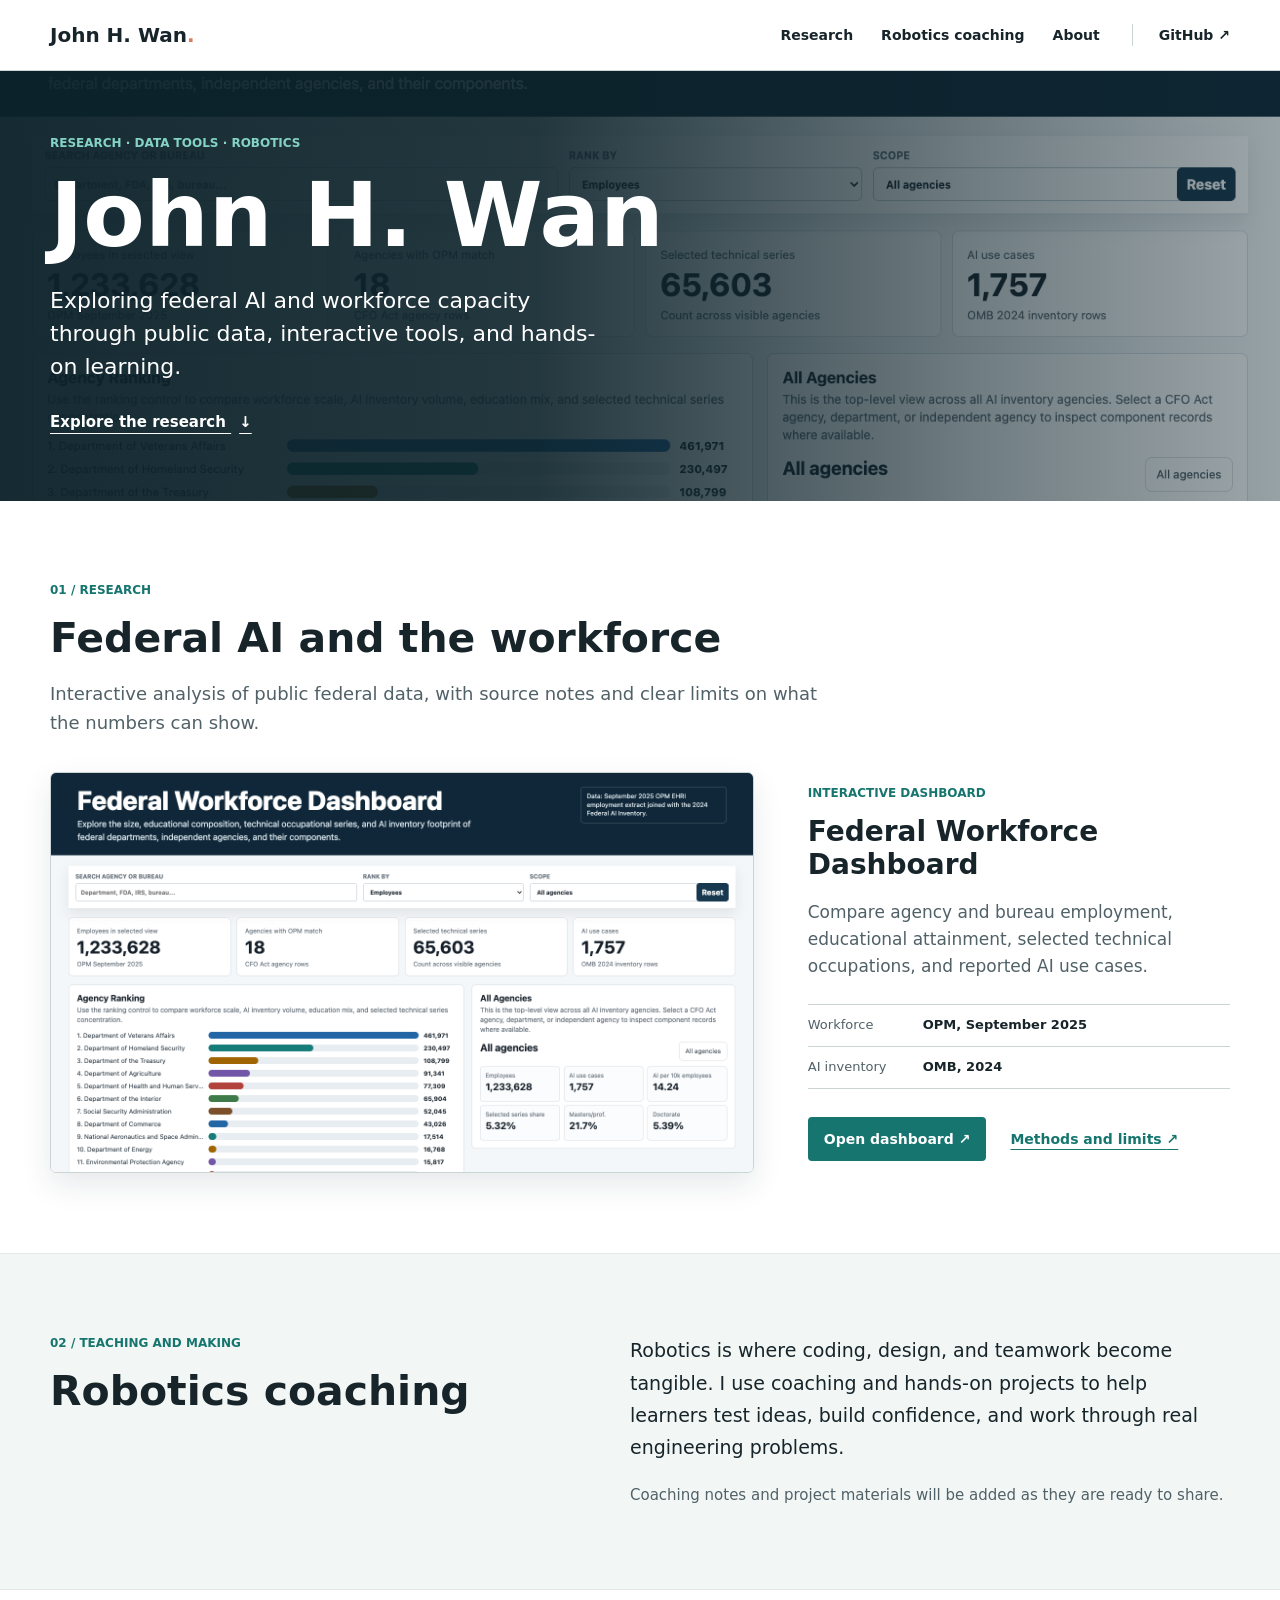
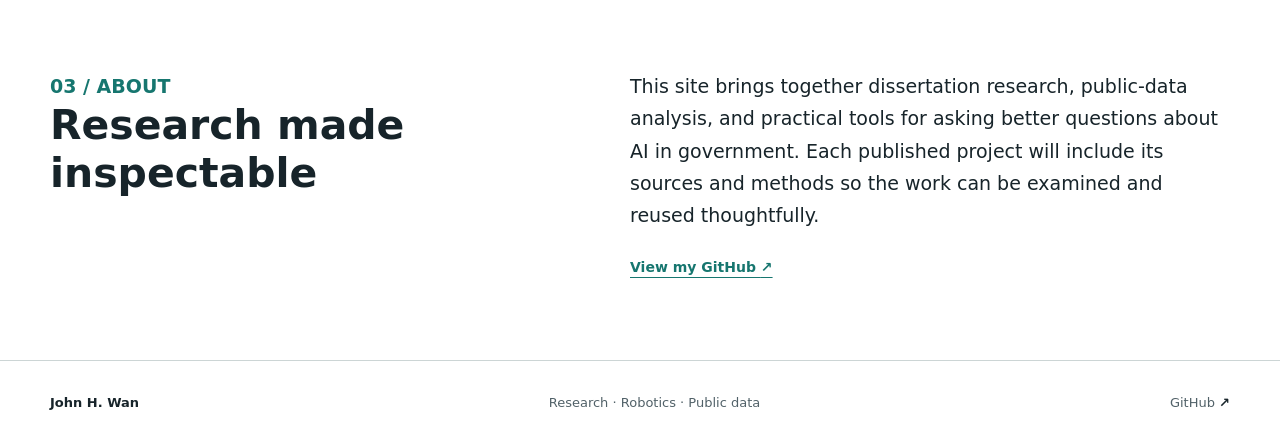
==== index.html @ 6686a4d8 "Build research homepage and archive previous site" ====
<!doctype html>
<html lang="en">
<head>
  <meta charset="utf-8">
  <meta name="viewport" content="width=device-width, initial-scale=1">
  <meta name="description" content="John H. Wan's research on federal AI and the workforce, interactive data tools, and robotics coaching.">
  <title>John H. Wan | Research and Robotics</title>
  <link rel="stylesheet" href="styles.css">
</head>
<body>
  <header class="site-header">
    <div class="shell header-inner">
      <a class="brand" href="/" aria-label="John H. Wan, home">John H. Wan<span class="brand-mark" aria-hidden="true">.</span></a>
      <nav aria-label="Primary navigation">
        <a href="#research">Research</a>
        <a href="#coaching">Robotics coaching</a>
        <a href="#about">About</a>
      </nav>
      <a class="profile-link" href="https://github.com/jhwangt">GitHub <span aria-hidden="true">↗</span></a>
    </div>
  </header>

  <main>
    <section class="hero" aria-labelledby="hero-title">
      <div class="shell hero-content">
        <p class="eyebrow">Research · Data tools · Robotics</p>
        <h1 id="hero-title">John H. Wan</h1>
        <p class="hero-summary">Exploring federal AI and workforce capacity through public data, interactive tools, and hands-on learning.</p>
        <a class="hero-action" href="#research">Explore the research <span aria-hidden="true">↓</span></a>
      </div>
    </section>

    <section class="section research-section" id="research" aria-labelledby="research-title">
      <div class="shell">
        <div class="section-heading">
          <p class="eyebrow">01 / Research</p>
          <h2 id="research-title">Federal AI and the workforce</h2>
          <p>Interactive analysis of public federal data, with source notes and clear limits on what the numbers can show.</p>
        </div>
        <div class="featured-project">
          <a class="project-image" href="research/federal-workforce/" aria-label="Open the Federal Workforce Dashboard">
            <img src="assets/federal-workforce-preview.png" alt="Preview of the Federal Workforce Dashboard showing agency rankings and workforce measures" width="1440" height="820">
          </a>
          <div class="project-copy">
            <p class="project-type">Interactive dashboard</p>
            <h3>Federal Workforce Dashboard</h3>
            <p>Compare agency and bureau employment, educational attainment, selected technical occupations, and reported AI use cases.</p>
            <dl class="project-meta">
              <div><dt>Workforce</dt><dd>OPM, September 2025</dd></div>
              <div><dt>AI inventory</dt><dd>OMB, 2024</dd></div>
            </dl>
            <div class="project-links">
              <a class="primary-link" href="research/federal-workforce/">Open dashboard <span aria-hidden="true">↗</span></a>
              <a class="secondary-link" href="https://github.com/jhwangt/jhwangt.github.io/blob/main/research/federal-workforce/METHODOLOGY.md">Methods and limits <span aria-hidden="true">↗</span></a>
            </div>
          </div>
        </div>
      </div>
    </section>

    <section class="section coaching-section" id="coaching" aria-labelledby="coaching-title">
      <div class="shell coaching-layout">
        <div>
          <p class="eyebrow">02 / Teaching and making</p>
          <h2 id="coaching-title">Robotics coaching</h2>
        </div>
        <div class="coaching-copy">
          <p>Robotics is where coding, design, and teamwork become tangible. I use coaching and hands-on projects to help learners test ideas, build confidence, and work through real engineering problems.</p>
          <p class="quiet">Coaching notes and project materials will be added as they are ready to share.</p>
        </div>
      </div>
    </section>

    <section class="section about-section" id="about" aria-labelledby="about-title">
      <div class="shell about-layout">
        <div>
          <p class="eyebrow">03 / About</p>
          <h2 id="about-title">Research made inspectable</h2>
        </div>
        <div>
          <p>This site brings together dissertation research, public-data analysis, and practical tools for asking better questions about AI in government. Each published project will include its sources and methods so the work can be examined and reused thoughtfully.</p>
          <a class="text-link" href="https://github.com/jhwangt">View my GitHub <span aria-hidden="true">↗</span></a>
        </div>
      </div>
    </section>
  </main>

  <footer class="site-footer">
    <div class="shell footer-inner">
      <span>John H. Wan</span>
      <span>Research · Robotics · Public data</span>
      <a href="https://github.com/jhwangt">GitHub <span aria-hidden="true">↗</span></a>
    </div>
  </footer>
</body>
</html>
---- styles.css ----
:root {
  color-scheme: light;
  --ink: #17242a;
  --muted: #516168;
  --line: #ccd5d5;
  --paper: #ffffff;
  --wash: #f2f7f5;
  --teal: #16766f;
  --accent: #dd785d;
}

* { box-sizing: border-box; }
html { scroll-behavior: smooth; }
body {
  margin: 0;
  color: var(--ink);
  background: var(--paper);
  font: 16px/1.6 system-ui, -apple-system, BlinkMacSystemFont, "Segoe UI", sans-serif;
  letter-spacing: 0;
}
a { color: inherit; }
img { display: block; max-width: 100%; }
.shell { width: min(100% - 40px, 1180px); margin-inline: auto; }

.site-header { background: var(--paper); border-bottom: 1px solid var(--line); }
.header-inner { min-height: 70px; display: flex; align-items: center; gap: 32px; }
.brand { font-size: 20px; font-weight: 760; text-decoration: none; white-space: nowrap; }
.brand-mark { color: var(--accent); }
.site-header nav { display: flex; gap: 28px; margin-left: auto; }
.site-header nav a, .profile-link { font-size: 14px; font-weight: 640; text-decoration: none; }
.site-header nav a:hover, .profile-link:hover, .text-link:hover { color: var(--teal); }
.profile-link { border-left: 1px solid var(--line); padding-left: 26px; }

.hero {
  position: relative;
  min-height: 430px;
  display: flex;
  align-items: center;
  overflow: hidden;
  color: #ffffff;
  background: #12303a url("assets/federal-workforce-preview.png") center 35% / cover no-repeat;
}
.hero::before {
  content: "";
  position: absolute;
  inset: 0;
  background: linear-gradient(90deg, rgba(12, 34, 42, .96) 0%, rgba(12, 34, 42, .90) 42%, rgba(12, 34, 42, .60) 75%, rgba(12, 34, 42, .40) 100%);
}
.hero-content { position: relative; padding-block: 58px 62px; }
.eyebrow { margin: 0 0 15px; color: var(--teal); font-size: 12px; font-weight: 780; text-transform: uppercase; }
.hero .eyebrow { color: #84d3c5; }
h1, h2, h3, p { letter-spacing: 0; }
h1 { margin: 0; font-size: clamp(52px, 7vw, 92px); line-height: 1.05; font-weight: 760; }
h2 { margin: 0; font-size: clamp(28px, 3.2vw, 43px); line-height: 1.17; font-weight: 730; }
h3 { margin: 0; font-size: 28px; line-height: 1.2; }
.hero-summary { max-width: 570px; margin: 22px 0 26px; font-size: clamp(18px, 2vw, 22px); line-height: 1.5; }
.hero-action { display: inline-block; color: #ffffff; font-size: 15px; font-weight: 730; text-underline-offset: 6px; }
.hero-action span { margin-left: 8px; }

.section { padding-block: 80px; scroll-margin-top: 24px; }
.section-heading { max-width: 790px; margin-bottom: 34px; }
.section-heading > p:last-child { margin: 17px 0 0; color: var(--muted); font-size: 18px; }
.featured-project { display: grid; grid-template-columns: minmax(0, 1.25fr) minmax(290px, .75fr); gap: 54px; align-items: center; }
.project-image { overflow: hidden; border: 1px solid var(--line); border-radius: 6px; box-shadow: 0 12px 30px rgba(21, 43, 48, .10); }
.project-image img { width: 100%; height: auto; }
.project-image:focus-visible, a:focus-visible { outline: 3px solid var(--accent); outline-offset: 4px; }
.project-type { margin: 0 0 12px; color: var(--teal); font-size: 12px; font-weight: 780; text-transform: uppercase; }
.project-copy > p:not(.project-type) { color: var(--muted); font-size: 17px; }
.project-meta { display: grid; gap: 0; margin: 24px 0 28px; border-top: 1px solid var(--line); }
.project-meta div { display: grid; grid-template-columns: 105px 1fr; gap: 10px; padding: 10px 0; border-bottom: 1px solid var(--line); }
.project-meta dt { color: var(--muted); font-size: 13px; }
.project-meta dd { margin: 0; font-size: 13px; font-weight: 650; }
.project-links { display: flex; flex-wrap: wrap; gap: 12px 24px; align-items: center; }
.primary-link { display: inline-block; padding: 11px 16px; border-radius: 4px; background: var(--teal); color: #ffffff; font-size: 14px; font-weight: 720; text-decoration: none; }
.primary-link:hover { background: #105d58; }
.secondary-link, .text-link { color: var(--teal); font-size: 14px; font-weight: 720; text-underline-offset: 5px; }

.coaching-section { background: var(--wash); border-block: 1px solid #e0e9e6; }
.coaching-layout, .about-layout { display: grid; grid-template-columns: minmax(240px, .8fr) minmax(0, 1fr); gap: 100px; }
.coaching-copy p, .about-layout p { margin: 0; max-width: 620px; font-size: 19px; line-height: 1.7; }
.coaching-copy .quiet { margin-top: 20px; color: var(--muted); font-size: 15px; }
.about-layout .text-link { display: inline-block; margin-top: 25px; }
.site-footer { border-top: 1px solid var(--line); }
.footer-inner { min-height: 84px; display: flex; flex-wrap: wrap; align-items: center; justify-content: space-between; gap: 12px 32px; color: var(--muted); font-size: 13px; }
.footer-inner span:first-child { color: var(--ink); font-weight: 740; }
.footer-inner a { text-decoration: none; }

@media (max-width: 800px) {
  .header-inner { flex-wrap: wrap; gap: 8px 20px; padding-block: 13px; }
  .site-header nav { order: 3; width: 100%; margin: 0; gap: 20px; overflow-x: auto; white-space: nowrap; }
  .profile-link { margin-left: auto; }
  .hero { min-height: 420px; }
  .hero::before { background: rgba(12, 34, 42, .84); }
  .featured-project, .coaching-layout, .about-layout { grid-template-columns: 1fr; gap: 26px; }
  .section { padding-block: 58px; }
  .project-copy { max-width: 620px; }
}

@media (max-width: 520px) {
  .shell { width: min(100% - 32px, 1180px); }
  .site-header nav { gap: 17px; }
  .site-header nav a, .profile-link { font-size: 12px; }
  .profile-link { border: 0; padding: 0; }
  .hero { min-height: 400px; }
  .hero-content { padding-block: 48px; }
  .hero-summary { max-width: 420px; }
  .project-meta div { grid-template-columns: 90px 1fr; }
  .coaching-copy p, .about-layout p { font-size: 17px; }
  .footer-inner { padding-block: 22px; }
}
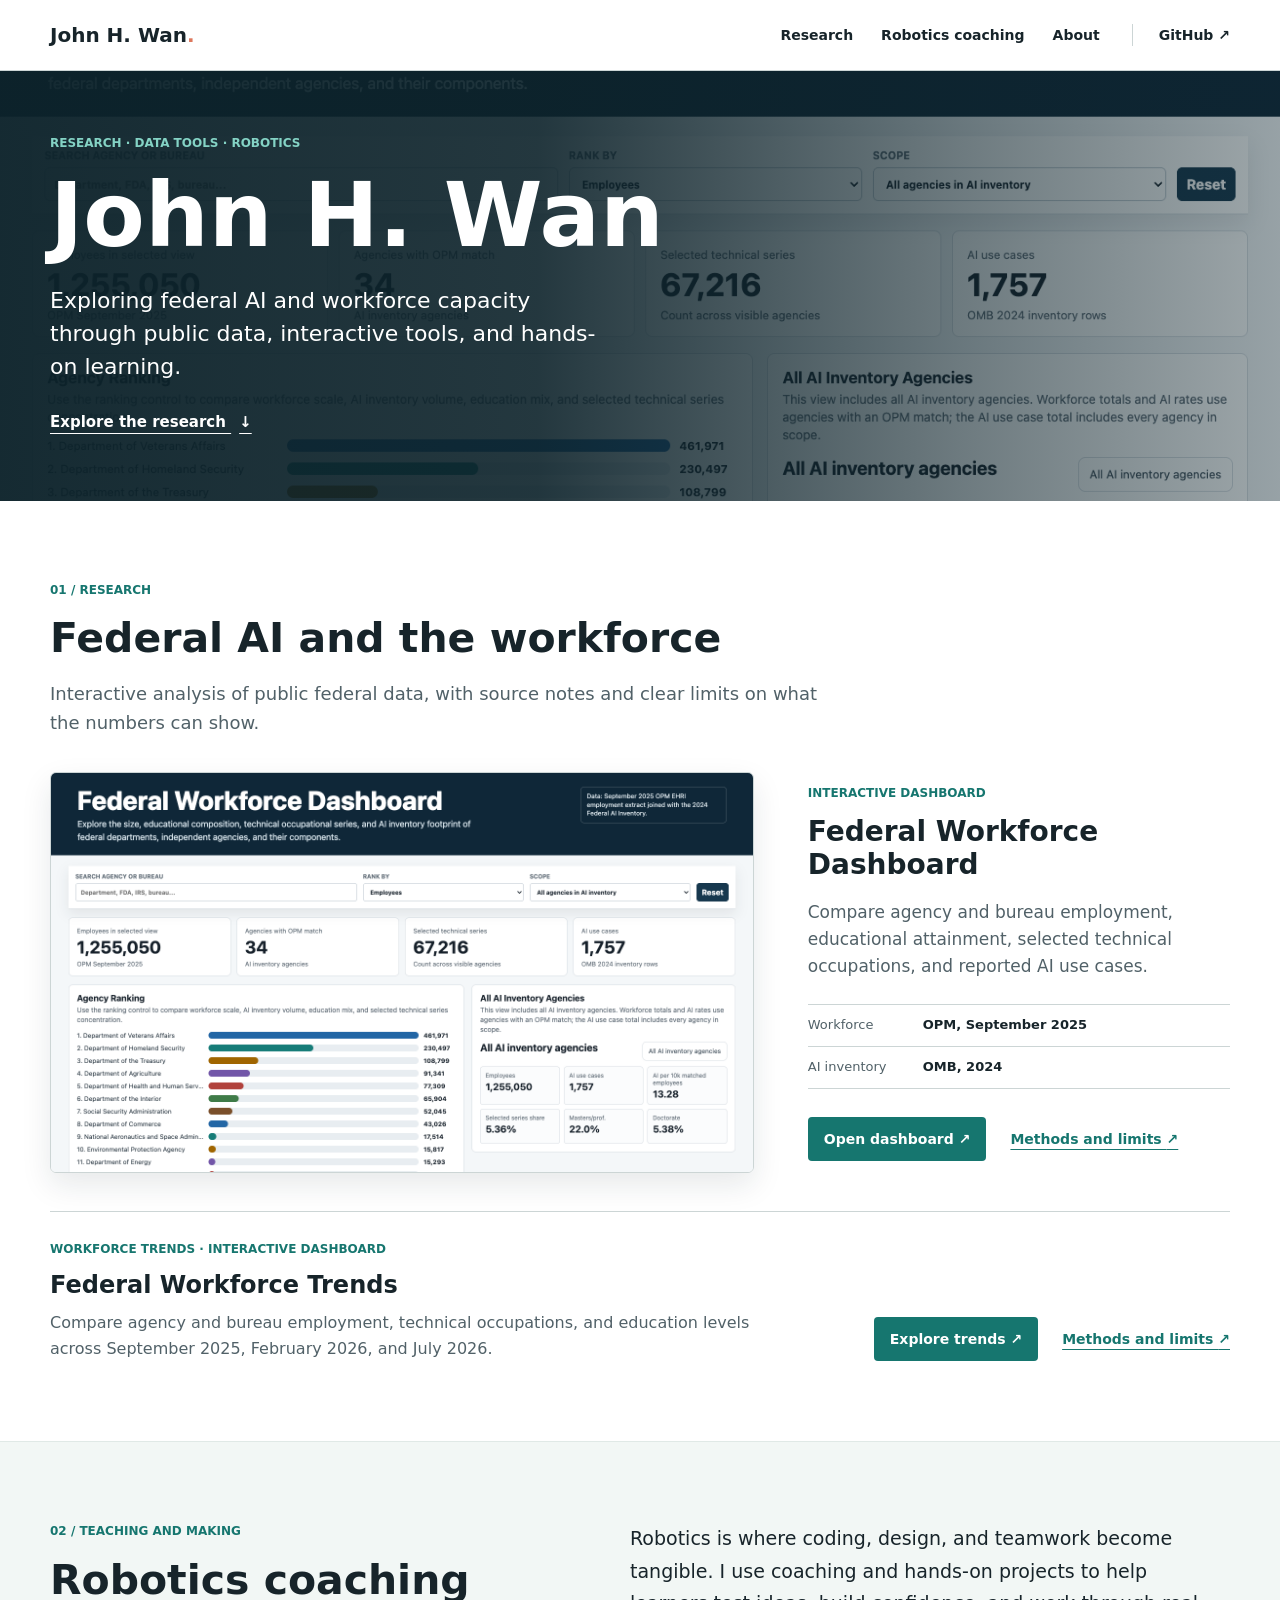
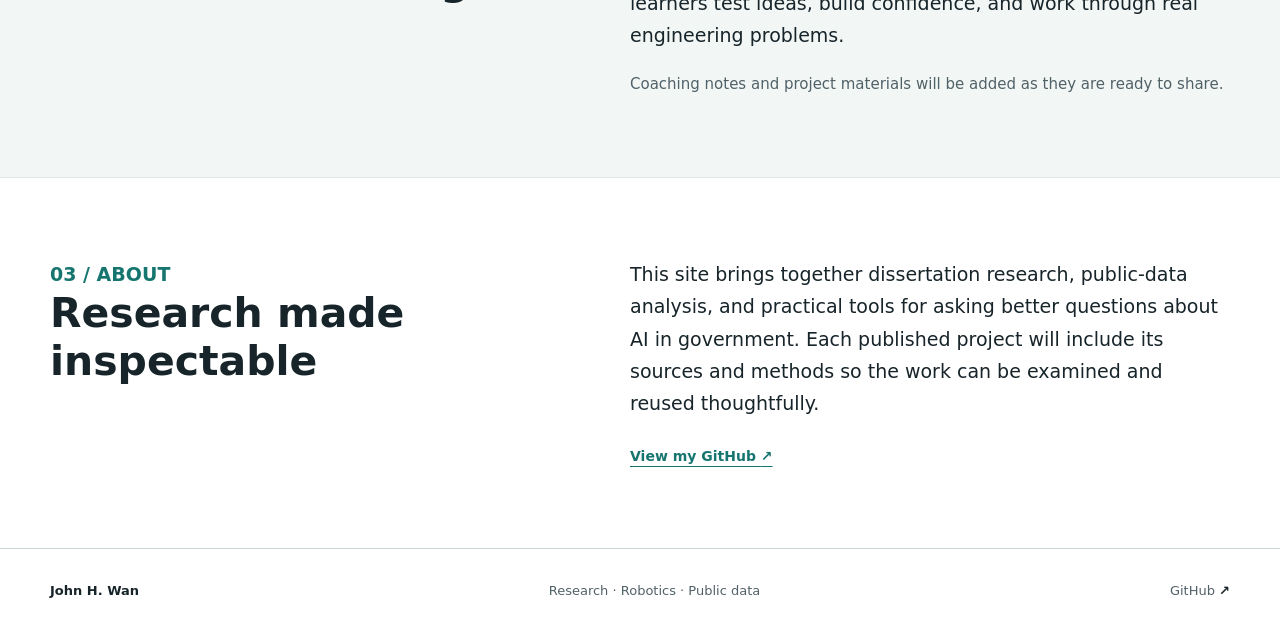
==== commit c6d85bce: "Publish federal workforce trends dashboard" ====
--- a/index.html
+++ b/index.html
@@ -55,6 +55,17 @@
             </div>
           </div>
         </div>
+        <div class="related-tool">
+          <div>
+            <p class="project-type">Workforce trends · Interactive dashboard</p>
+            <h3>Federal Workforce Trends</h3>
+            <p>Compare agency and bureau employment, technical occupations, and education levels across September 2025, February 2026, and July 2026.</p>
+          </div>
+          <div class="project-links">
+            <a class="primary-link" href="research/federal-workforce-trends/">Explore trends <span aria-hidden="true">↗</span></a>
+            <a class="secondary-link" href="https://github.com/jhwangt/jhwangt.github.io/blob/main/research/federal-workforce-trends/METHODOLOGY.md">Methods and limits <span aria-hidden="true">↗</span></a>
+          </div>
+        </div>
       </div>
     </section>
 
--- a/styles.css
+++ b/styles.css
@@ -71,6 +71,11 @@
 .project-meta dt { color: var(--muted); font-size: 13px; }
 .project-meta dd { margin: 0; font-size: 13px; font-weight: 650; }
 .project-links { display: flex; flex-wrap: wrap; gap: 12px 24px; align-items: center; }
+.related-tool { display: flex; justify-content: space-between; align-items: flex-end; gap: 24px; margin-top: 38px; padding: 28px 0 0; border-top: 1px solid var(--line); }
+.related-tool > div:first-child { max-width: 700px; }
+.related-tool h3 { font-size: 24px; }
+.related-tool p:not(.project-type) { margin: 10px 0 0; color: var(--muted); }
+.related-tool .project-links { flex: 0 0 auto; }
 .primary-link { display: inline-block; padding: 11px 16px; border-radius: 4px; background: var(--teal); color: #ffffff; font-size: 14px; font-weight: 720; text-decoration: none; }
 .primary-link:hover { background: #105d58; }
 .secondary-link, .text-link { color: var(--teal); font-size: 14px; font-weight: 720; text-underline-offset: 5px; }
@@ -94,6 +99,7 @@
   .featured-project, .coaching-layout, .about-layout { grid-template-columns: 1fr; gap: 26px; }
   .section { padding-block: 58px; }
   .project-copy { max-width: 620px; }
+  .related-tool { align-items: flex-start; flex-direction: column; }
 }
 
 @media (max-width: 520px) {
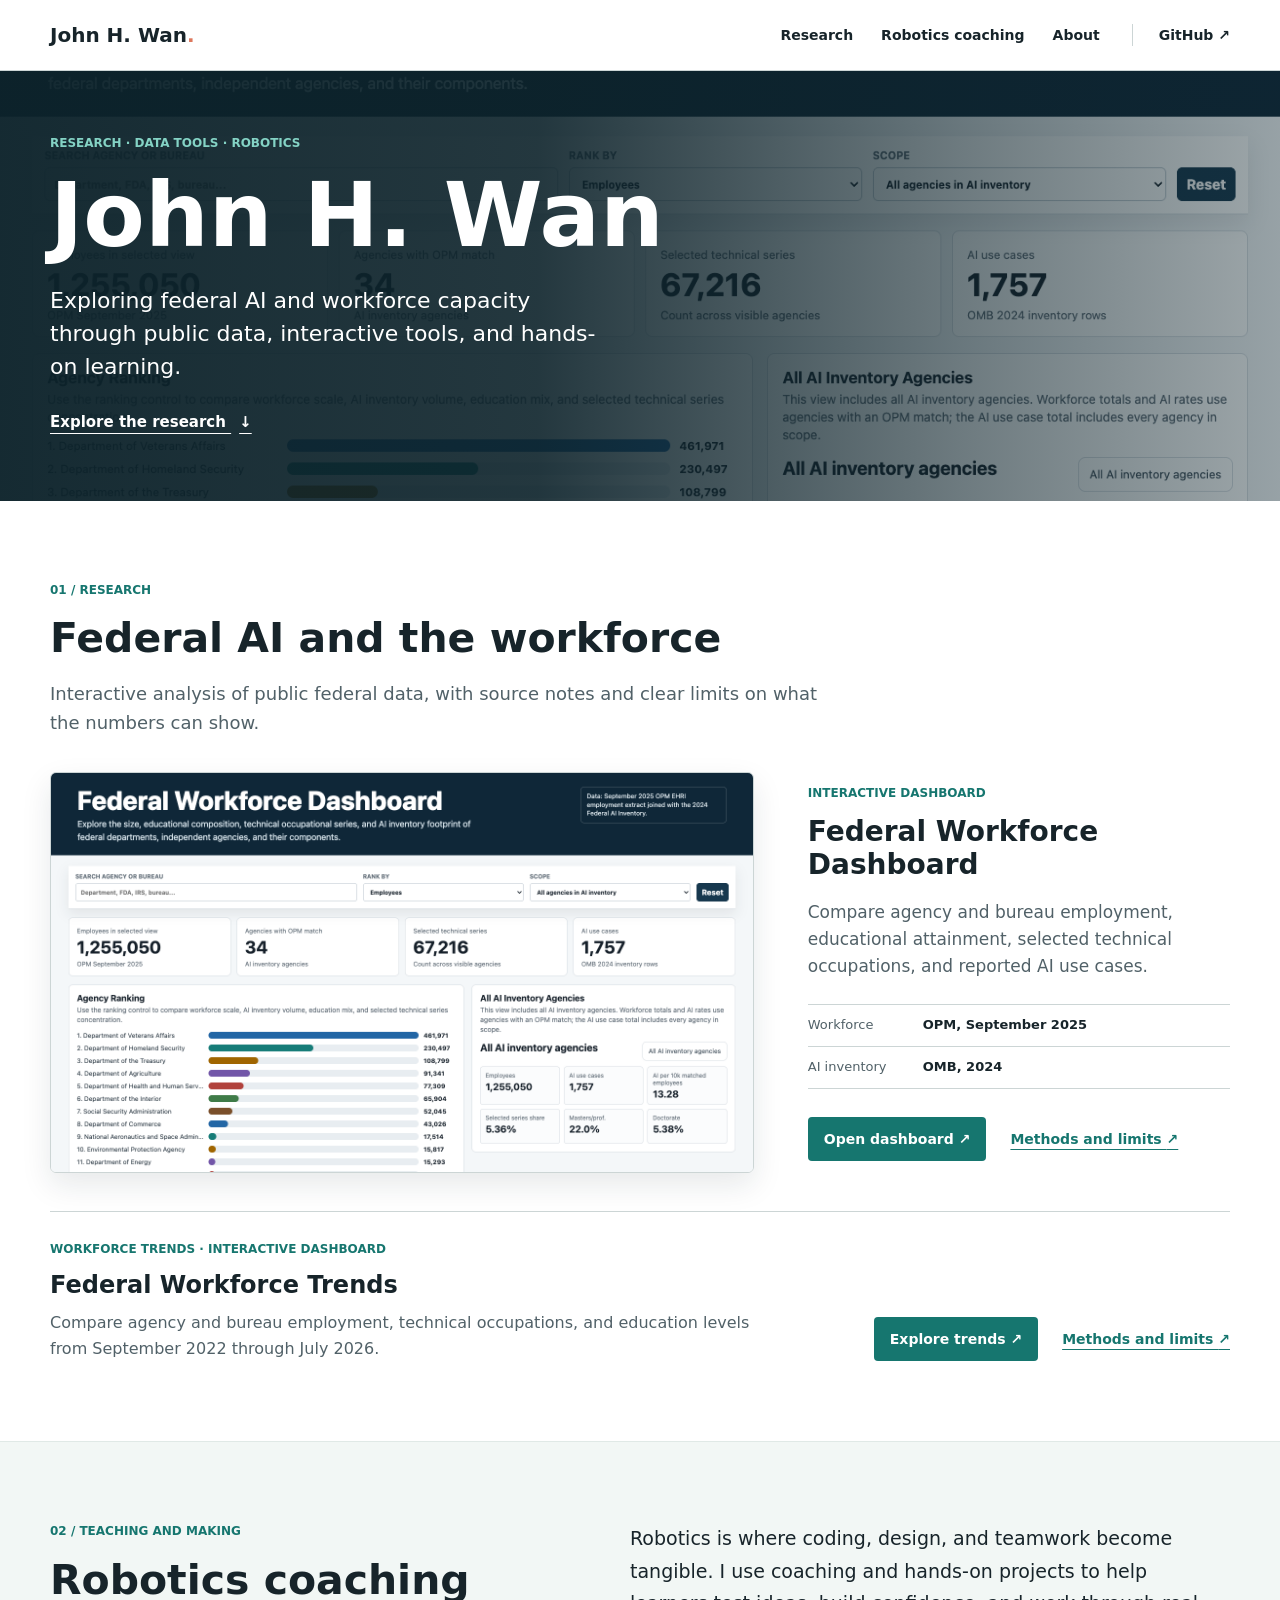
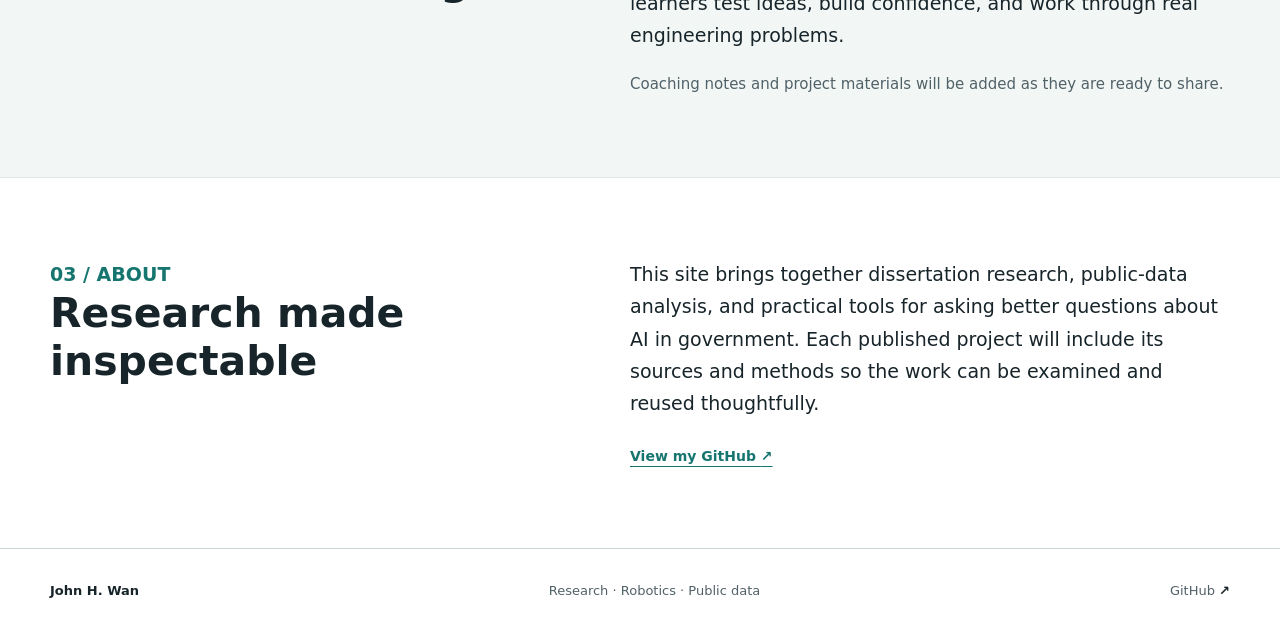
==== commit ef53b5ea: "Extend workforce trends dashboard to six OPM snapshots" ====
--- a/index.html
+++ b/index.html
@@ -59,7 +59,7 @@
           <div>
             <p class="project-type">Workforce trends · Interactive dashboard</p>
             <h3>Federal Workforce Trends</h3>
-            <p>Compare agency and bureau employment, technical occupations, and education levels across September 2025, February 2026, and July 2026.</p>
+            <p>Compare agency and bureau employment, technical occupations, and education levels from September 2022 through July 2026.</p>
           </div>
           <div class="project-links">
             <a class="primary-link" href="research/federal-workforce-trends/">Explore trends <span aria-hidden="true">↗</span></a>
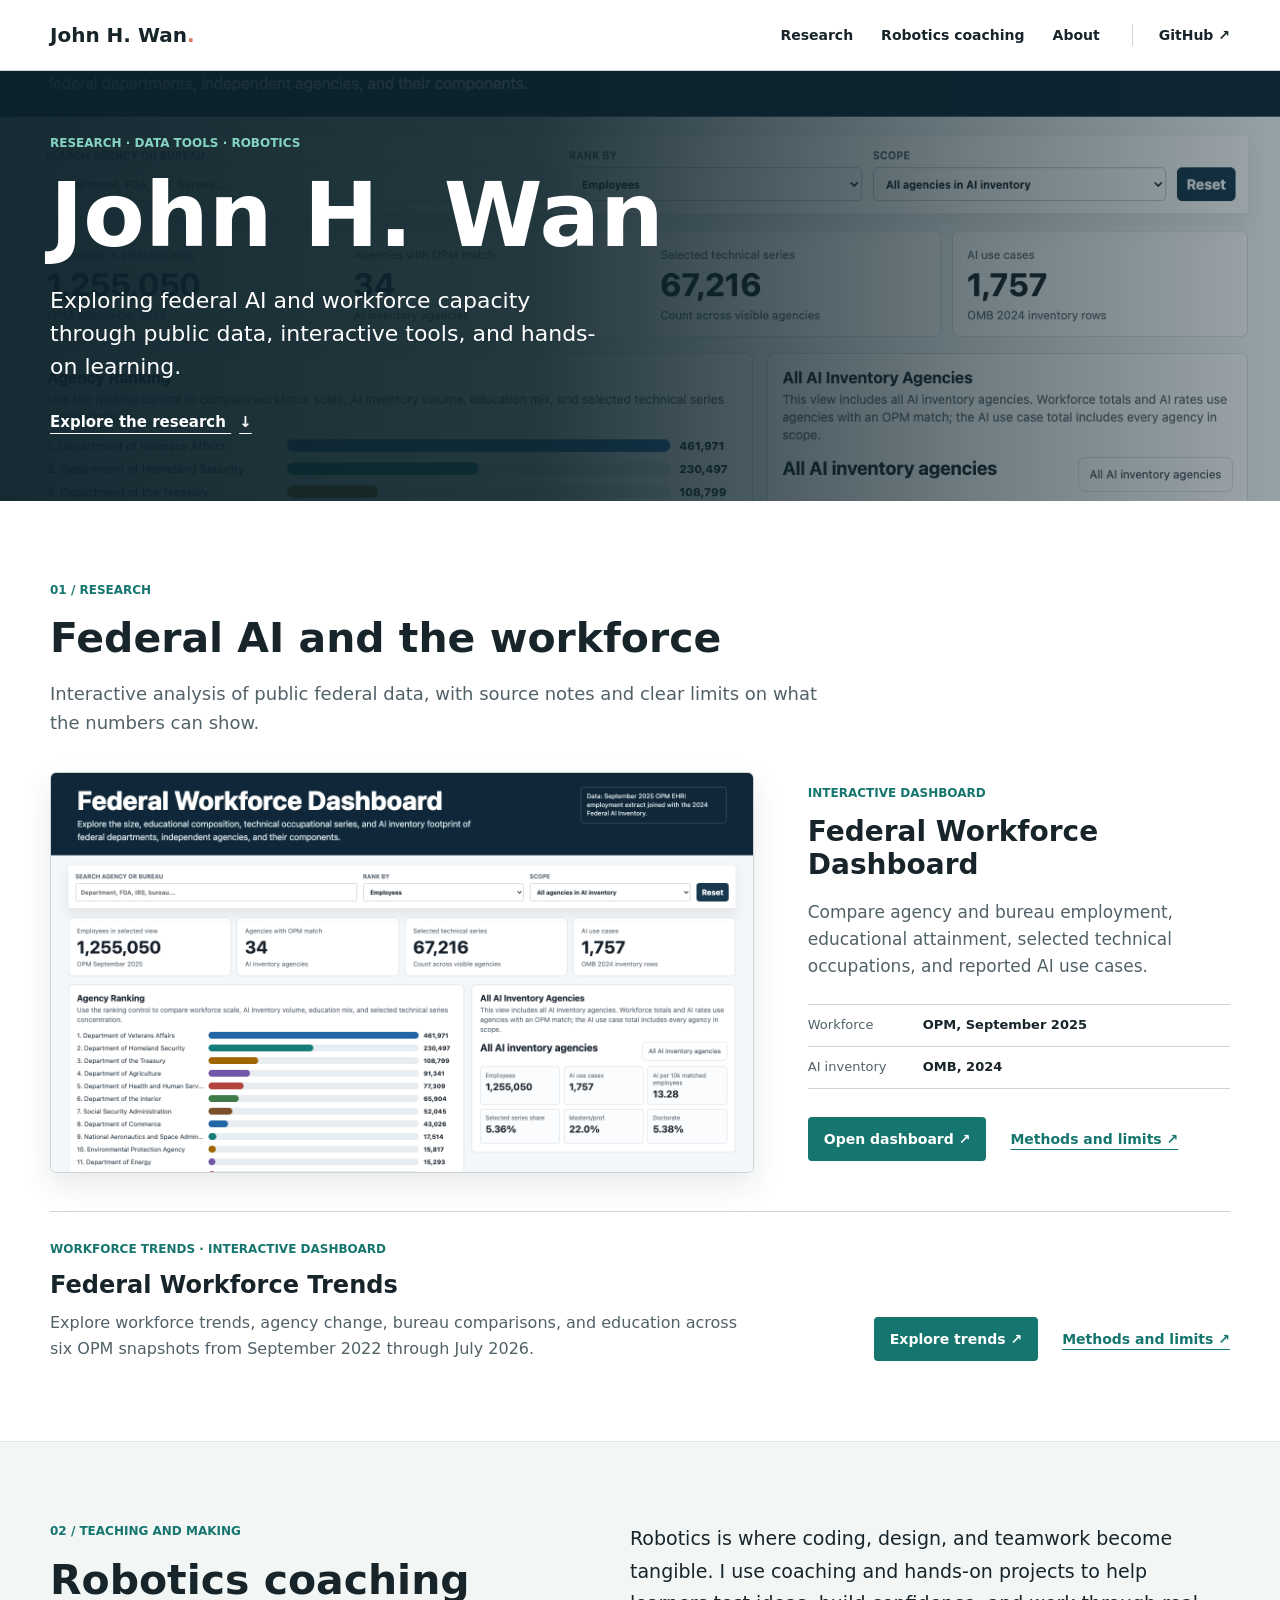
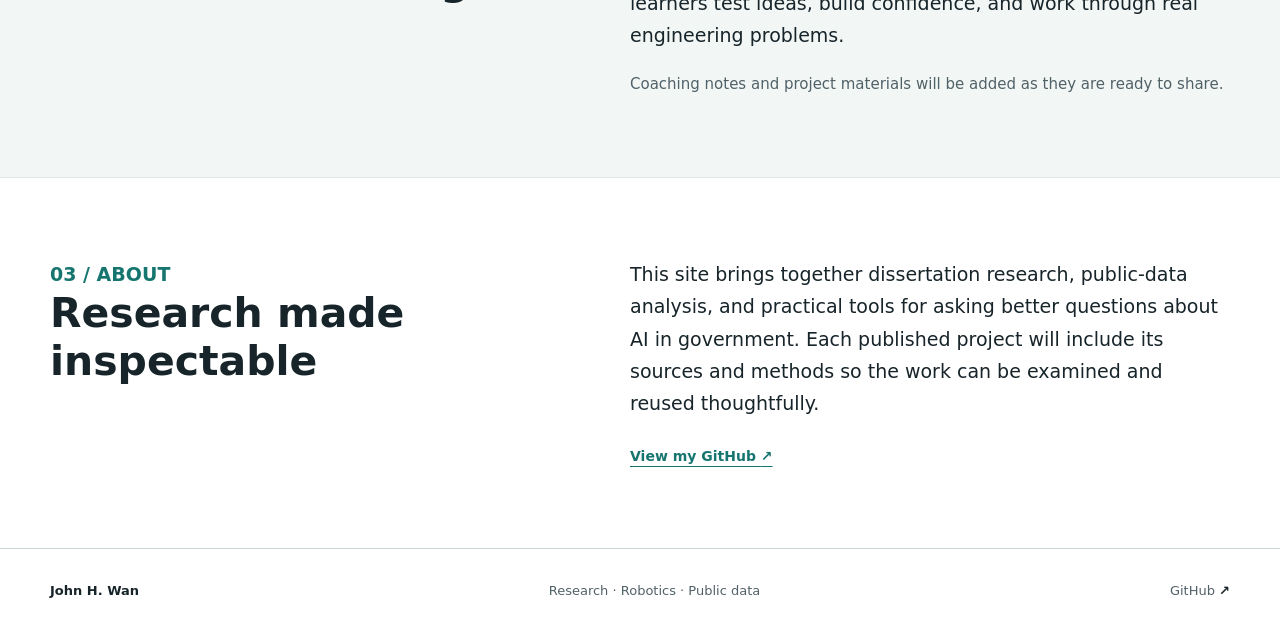
==== commit c9e85612: "Build tabbed Federal Workforce Trends V2" ====
--- a/index.html
+++ b/index.html
@@ -59,7 +59,7 @@
           <div>
             <p class="project-type">Workforce trends · Interactive dashboard</p>
             <h3>Federal Workforce Trends</h3>
-            <p>Compare agency and bureau employment, technical occupations, and education levels from September 2022 through July 2026.</p>
+            <p>Explore workforce trends, agency change, bureau comparisons, and education across six OPM snapshots from September 2022 through July 2026.</p>
           </div>
           <div class="project-links">
             <a class="primary-link" href="research/federal-workforce-trends/">Explore trends <span aria-hidden="true">↗</span></a>
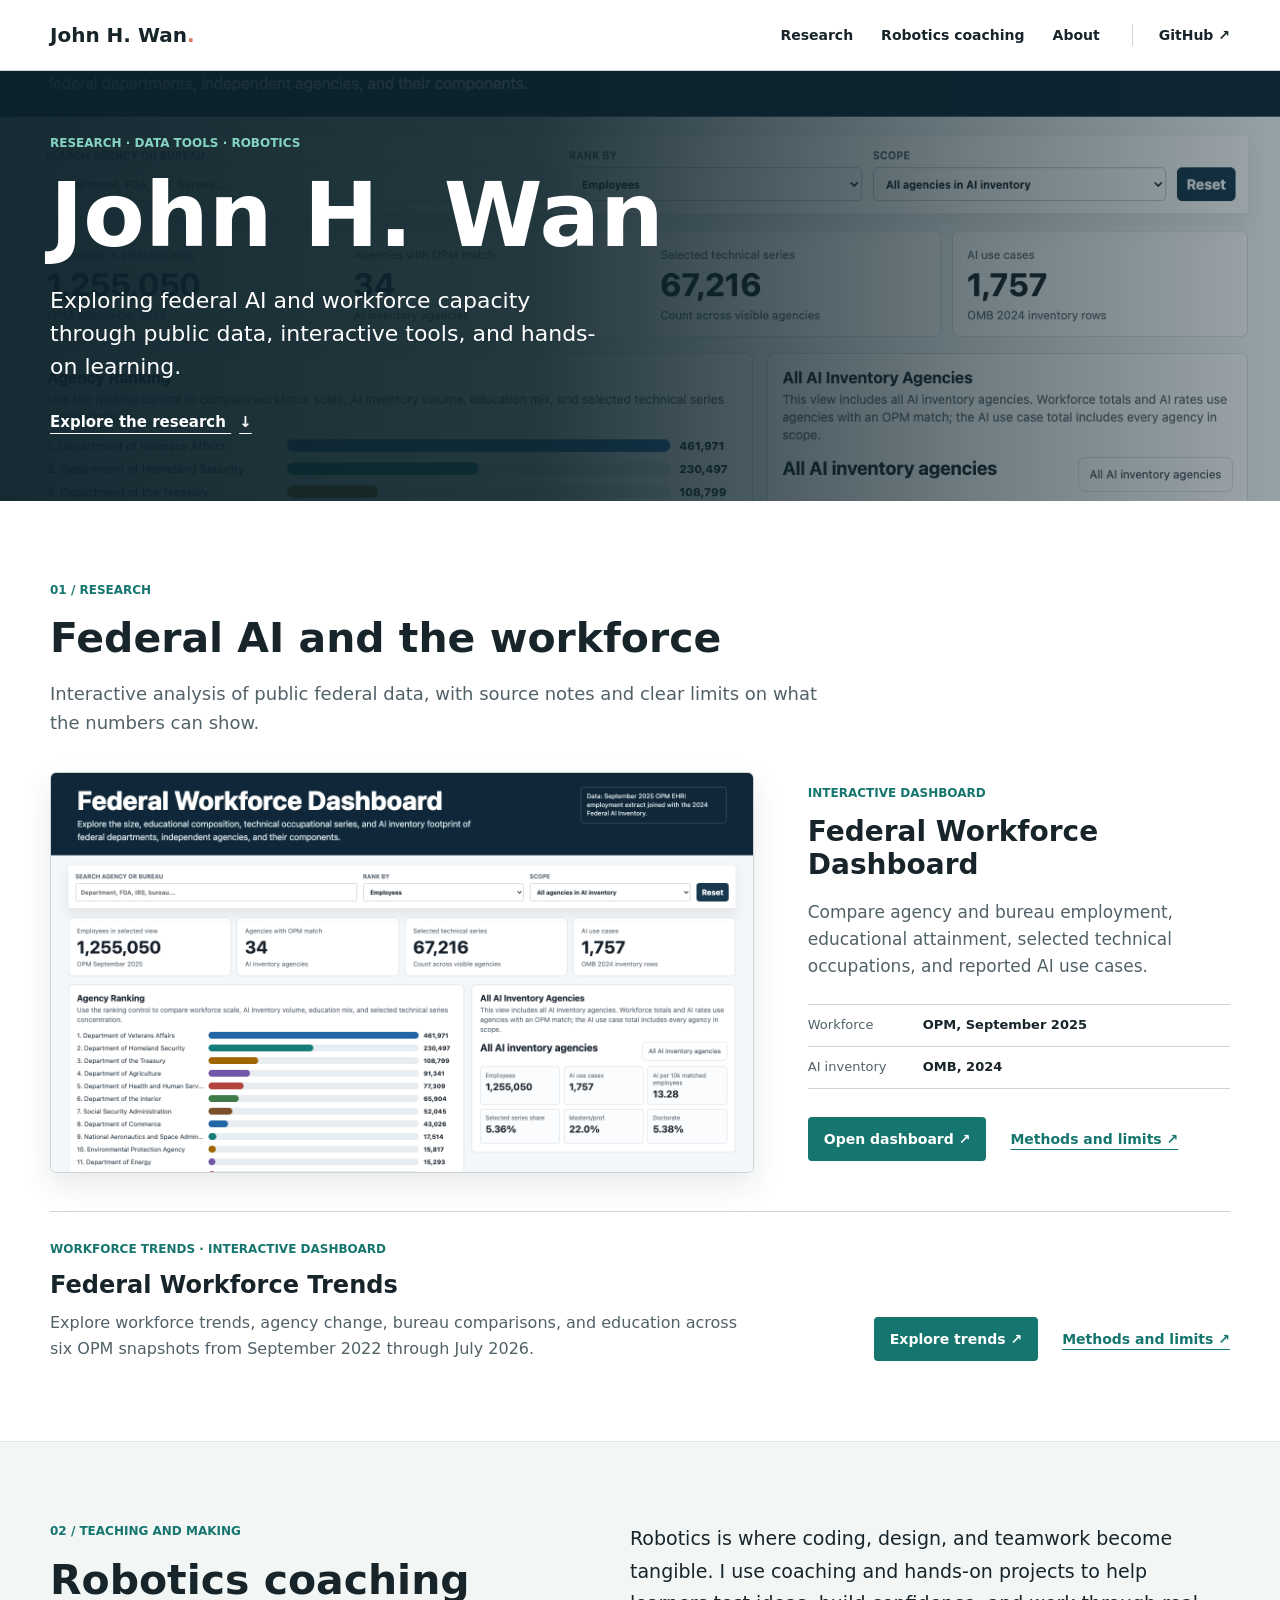
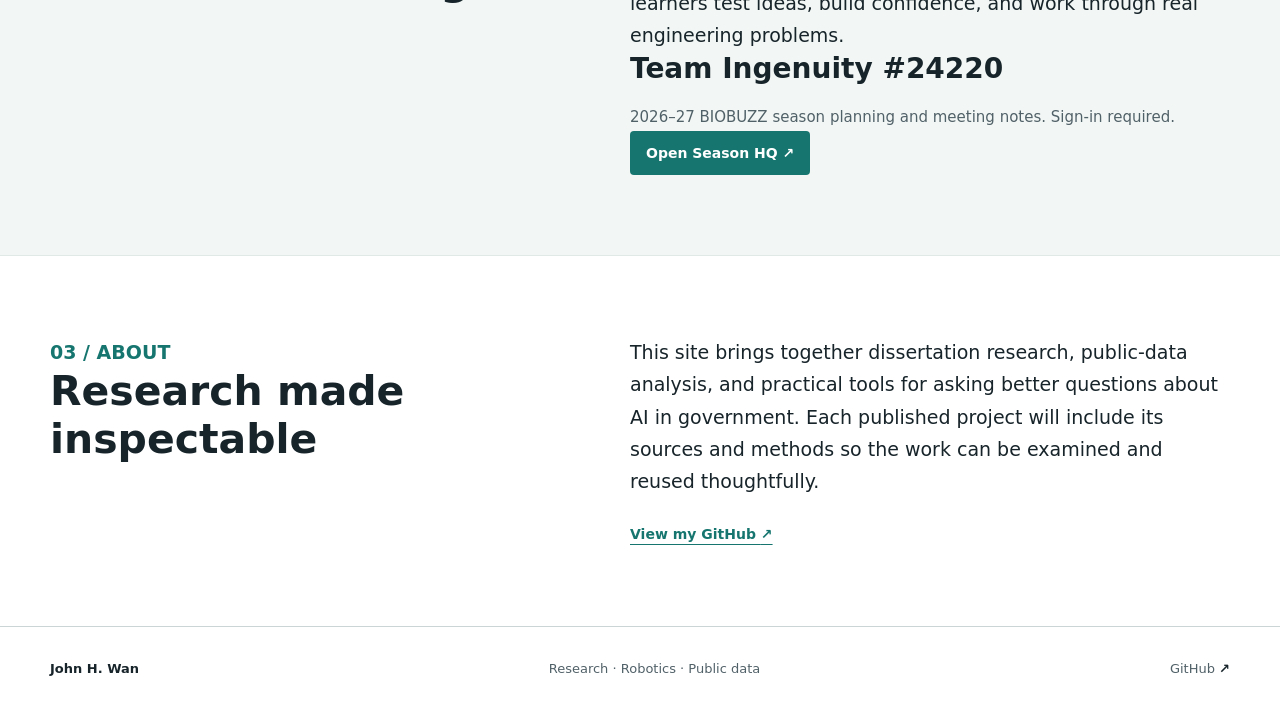
==== commit 4866d323: "Link Team Ingenuity Season HQ from coaching page" ====
--- a/index.html
+++ b/index.html
@@ -77,7 +77,9 @@
         </div>
         <div class="coaching-copy">
           <p>Robotics is where coding, design, and teamwork become tangible. I use coaching and hands-on projects to help learners test ideas, build confidence, and work through real engineering problems.</p>
-          <p class="quiet">Coaching notes and project materials will be added as they are ready to share.</p>
+          <h3>Team Ingenuity #24220</h3>
+          <p class="quiet">2026–27 BIOBUZZ season planning and meeting notes. Sign-in required.</p>
+          <a class="primary-link" href="https://ingenuity-24220-biobuzz.chivalrouspalm.chatgpt.site">Open Season HQ <span aria-hidden="true">↗</span></a>
         </div>
       </div>
     </section>
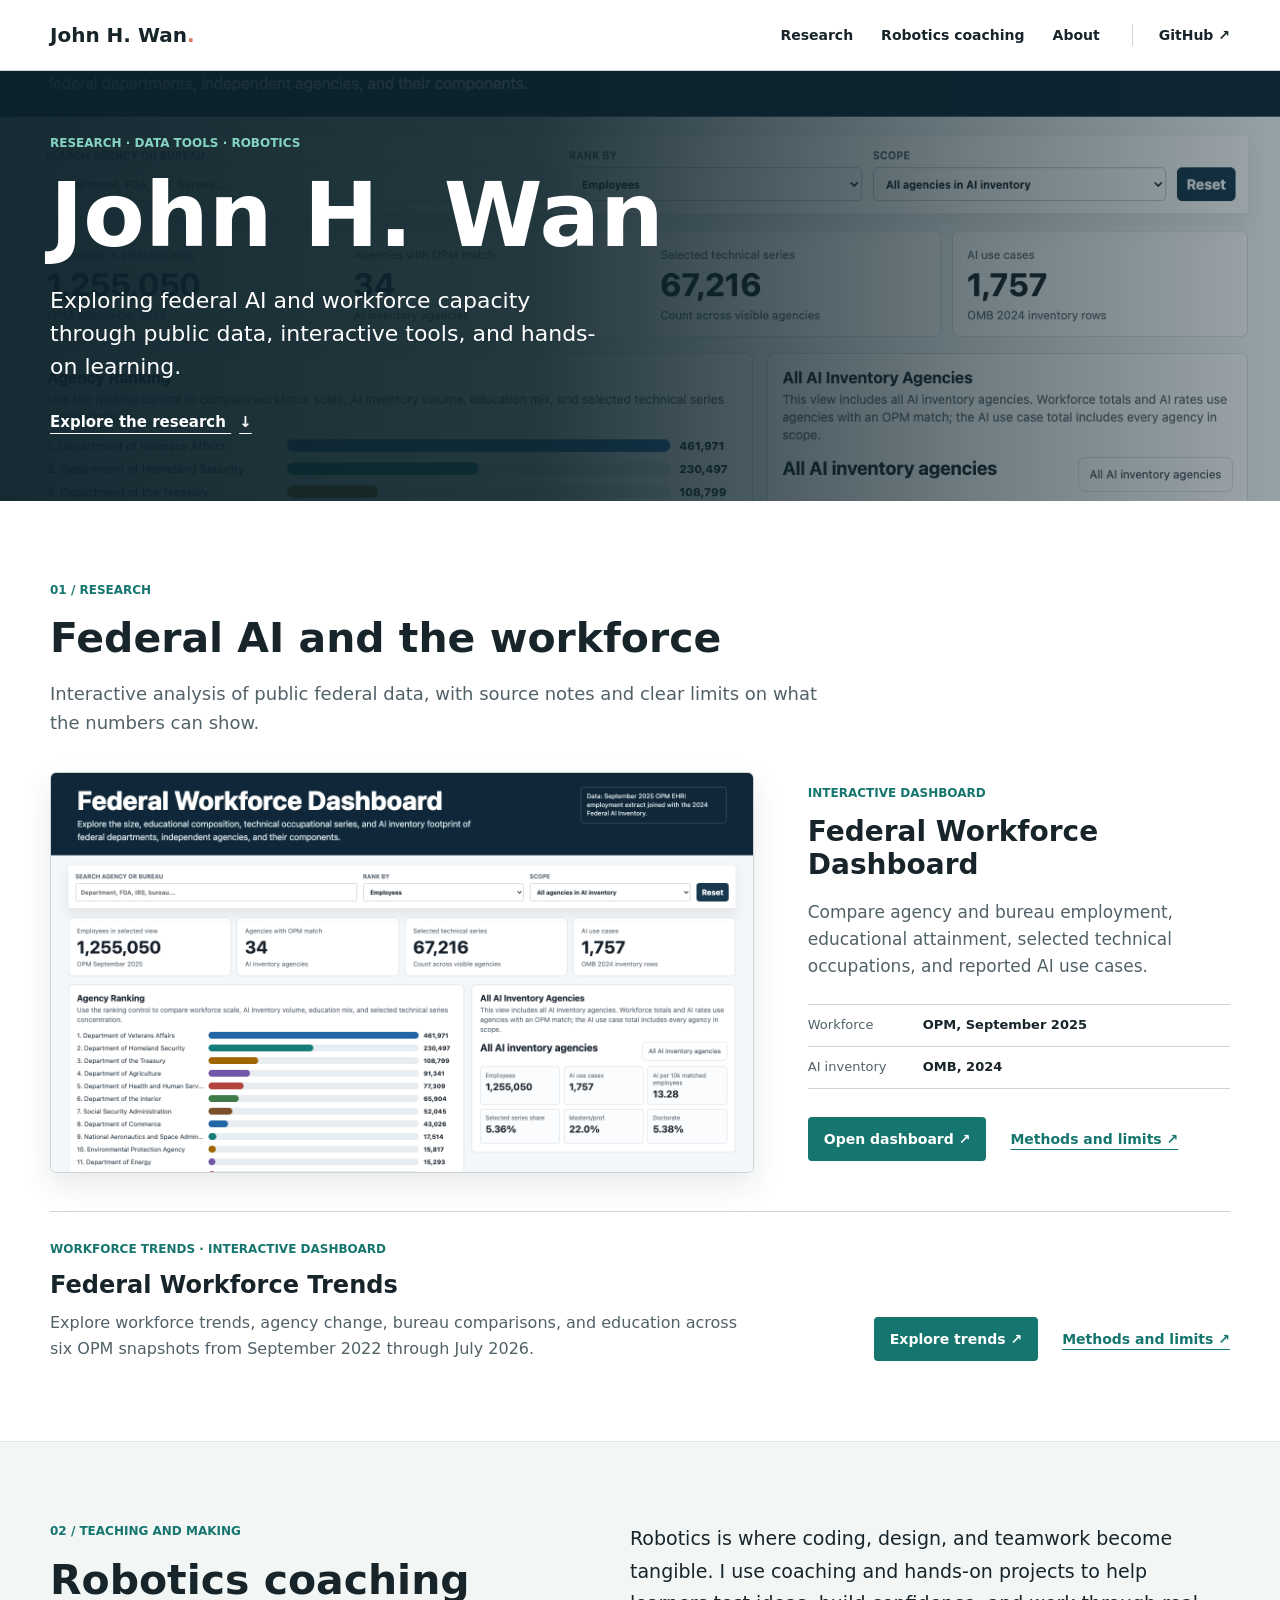
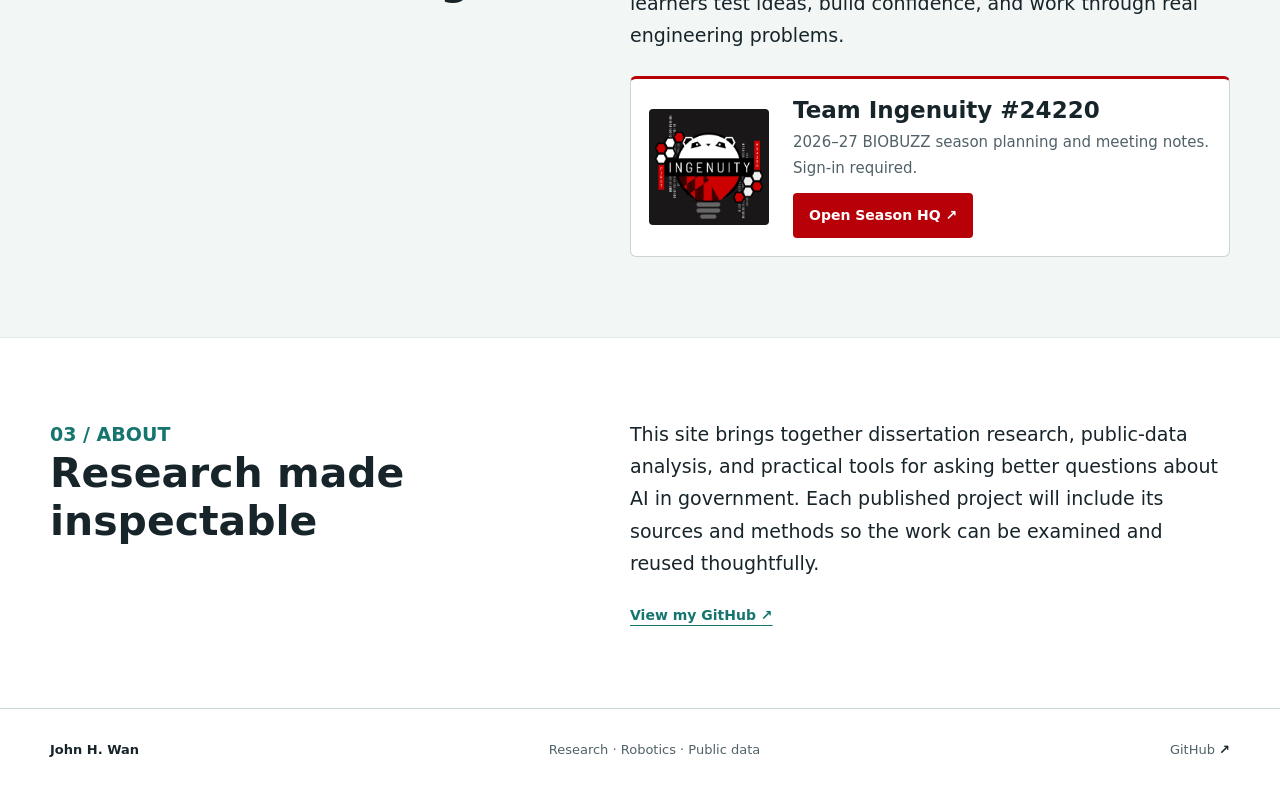
==== commit 537ad1c7: "Brand Team Ingenuity card in Robotics Coaching" ====
--- a/index.html
+++ b/index.html
@@ -77,9 +77,14 @@
         </div>
         <div class="coaching-copy">
           <p>Robotics is where coding, design, and teamwork become tangible. I use coaching and hands-on projects to help learners test ideas, build confidence, and work through real engineering problems.</p>
-          <h3>Team Ingenuity #24220</h3>
-          <p class="quiet">2026–27 BIOBUZZ season planning and meeting notes. Sign-in required.</p>
-          <a class="primary-link" href="https://ingenuity-24220-biobuzz.chivalrouspalm.chatgpt.site">Open Season HQ <span aria-hidden="true">↗</span></a>
+          <div class="coaching-team">
+            <img src="assets/ingenuity-logo.png" width="577" height="552" alt="" loading="lazy">
+            <div>
+              <h3>Team Ingenuity #24220</h3>
+              <p class="quiet">2026–27 BIOBUZZ season planning and meeting notes. Sign-in required.</p>
+              <a class="primary-link" href="https://ingenuity-24220-biobuzz.chivalrouspalm.chatgpt.site">Open Season HQ <span aria-hidden="true">↗</span></a>
+            </div>
+          </div>
         </div>
       </div>
     </section>
--- a/styles.css
+++ b/styles.css
@@ -84,6 +84,12 @@
 .coaching-layout, .about-layout { display: grid; grid-template-columns: minmax(240px, .8fr) minmax(0, 1fr); gap: 100px; }
 .coaching-copy p, .about-layout p { margin: 0; max-width: 620px; font-size: 19px; line-height: 1.7; }
 .coaching-copy .quiet { margin-top: 20px; color: var(--muted); font-size: 15px; }
+.coaching-team { display: grid; grid-template-columns: clamp(72px, 12vw, 120px) minmax(0, 1fr); align-items: center; gap: clamp(12px, 3vw, 24px); padding: 18px; margin-top: 24px; background: #fff; border: 1px solid var(--line); border-top: 3px solid #b80009; border-radius: 6px; }
+.coaching-team img { width: 100%; height: auto; background: #191717; padding: 6px; border-radius: 4px; }
+.coaching-team h3 { font-size: clamp(18px, 2.3vw, 23px); }
+.coaching-team .quiet { margin: 6px 0 12px; }
+.coaching-team .primary-link { background: #b80009; }
+.coaching-team .primary-link:hover { background: #960007; }
 .about-layout .text-link { display: inline-block; margin-top: 25px; }
 .site-footer { border-top: 1px solid var(--line); }
 .footer-inner { min-height: 84px; display: flex; flex-wrap: wrap; align-items: center; justify-content: space-between; gap: 12px 32px; color: var(--muted); font-size: 13px; }
